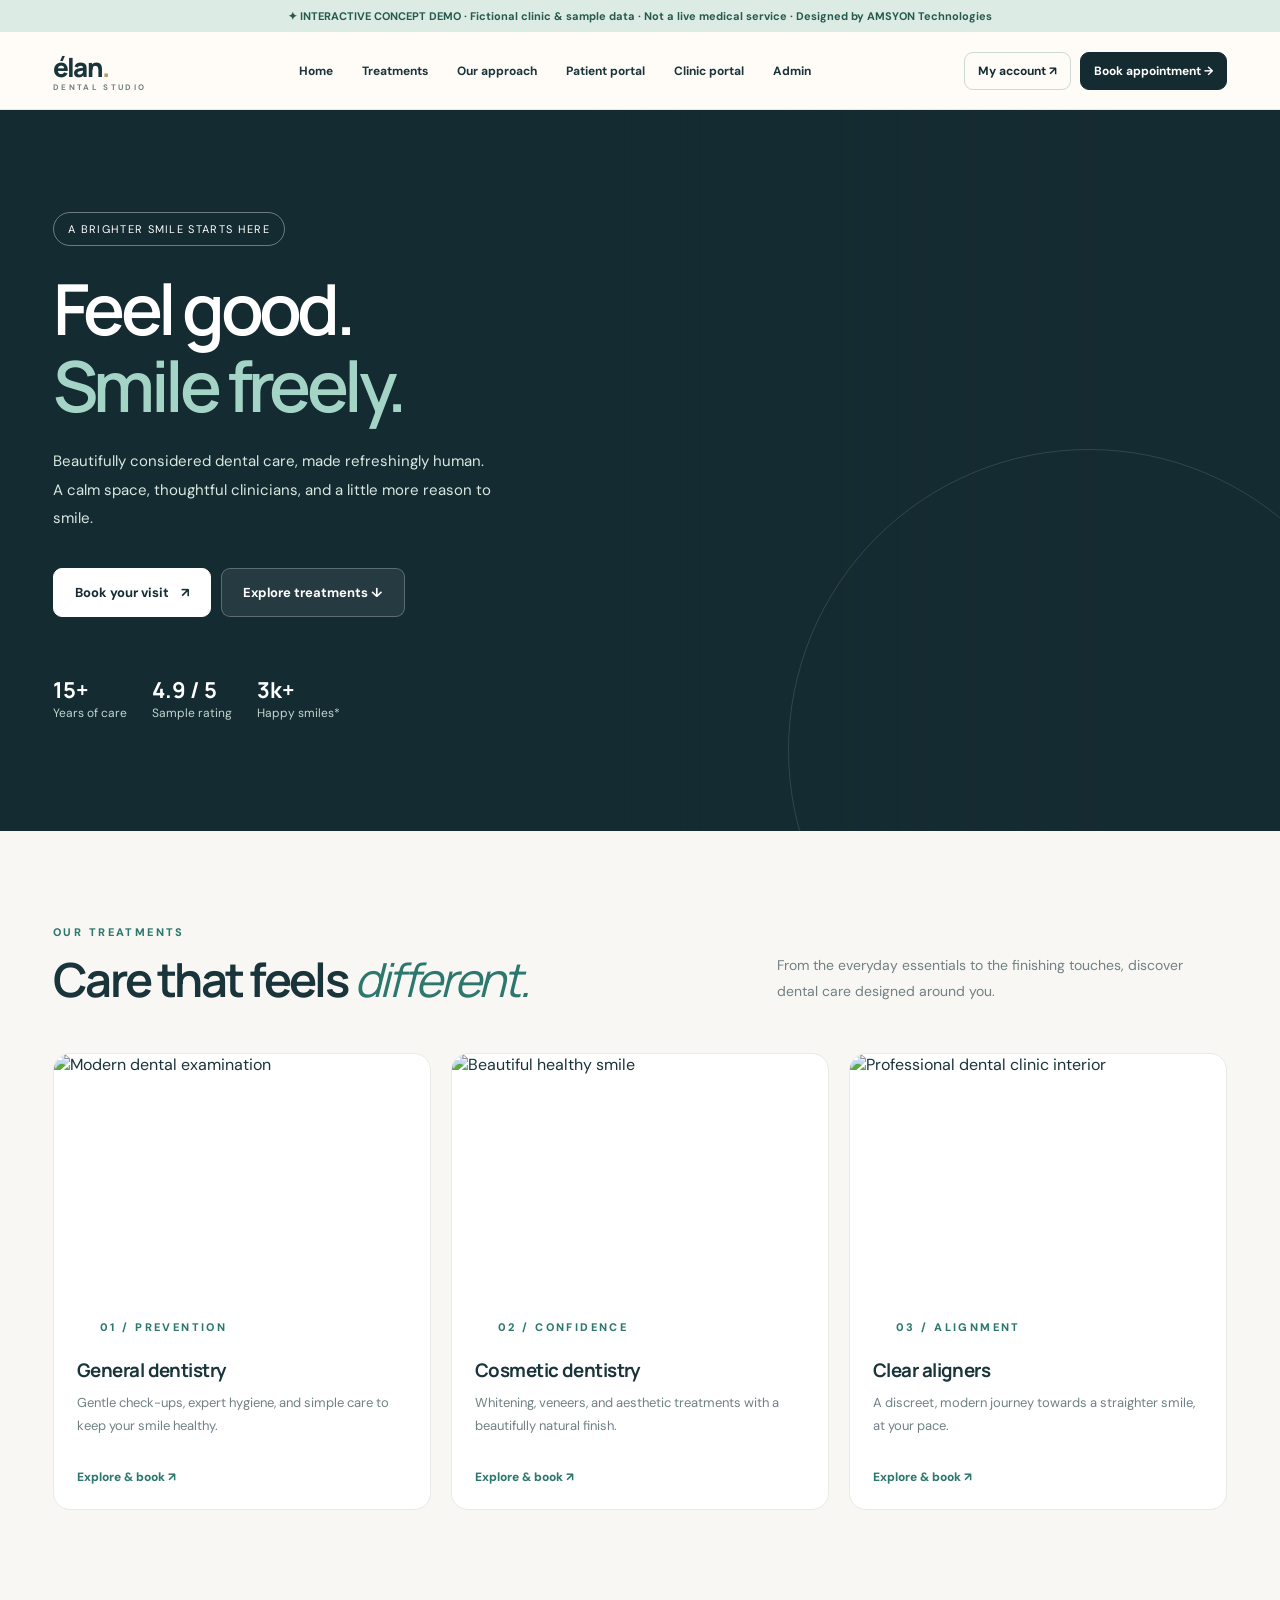
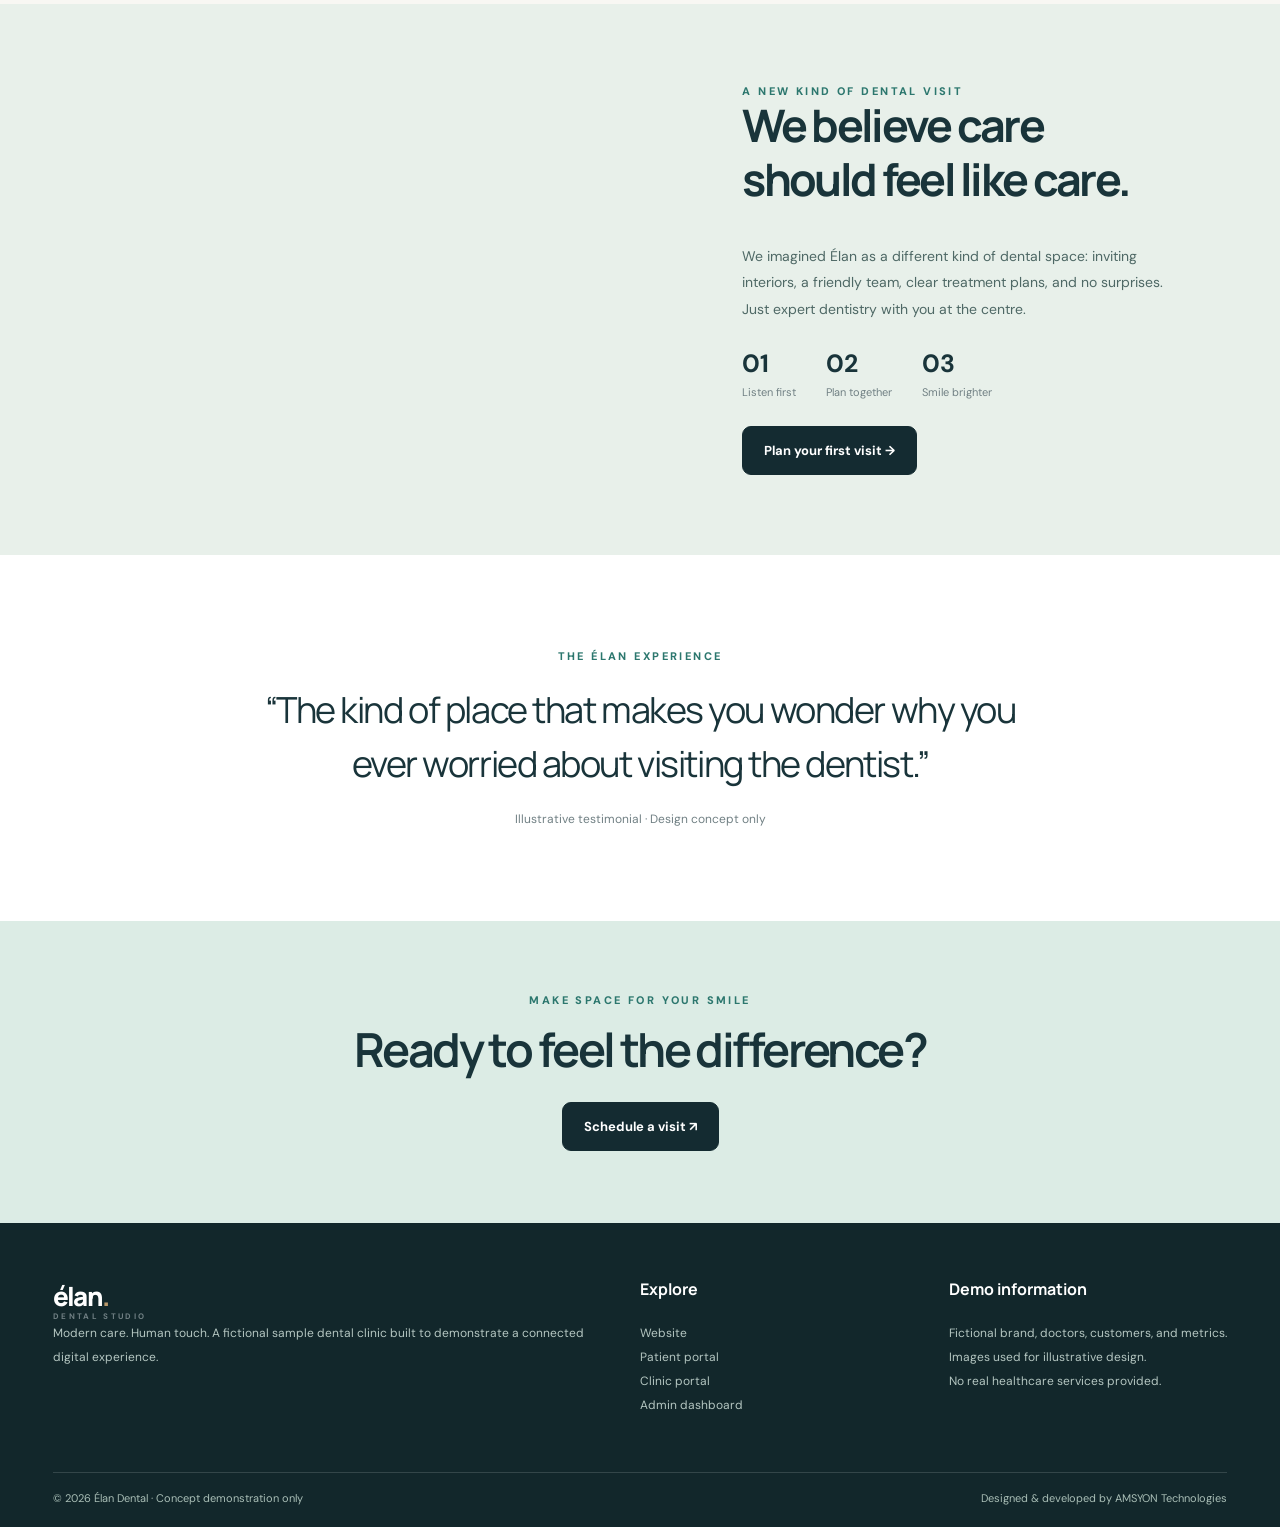
==== dental-clinic/index.html @ d35be89e "Add Élan Dental interactive website, patient, clinic and admin demo" ====
<!doctype html>
<html lang="en"><head><meta charset="utf-8"><meta name="viewport" content="width=device-width,initial-scale=1">
<title>Élan Dental — Clinic Experience Demo</title><meta name="description" content="Élan Dental: a premium dental website and interactive patient, clinic, and administrator portal concept by AMSYON Technologies.">
<link rel="preconnect" href="https://fonts.googleapis.com"><link rel="preconnect" href="https://fonts.gstatic.com" crossorigin>
<link href="https://fonts.googleapis.com/css2?family=DM+Sans:wght@400;500;600;700&family=Manrope:wght@400;500;600;700;800&display=swap" rel="stylesheet">
<style>
:root{--navy:#142b31;--ink:#19343a;--muted:#718084;--cream:#f8f7f3;--mint:#def0e9;--teal:#2c776e;--gold:#b9986a;--white:#fff;--line:#e6ebe8;--shadow:0 18px 55px rgba(30,60,55,.10)}
*{box-sizing:border-box}html{scroll-behavior:smooth}body{margin:0;font-family:"DM Sans",sans-serif;color:var(--ink);background:var(--cream)}h1,h2,h3,h4,p{margin-top:0}h1,h2,h3,h4,.logo{font-family:Manrope,sans-serif}button,input,select,textarea{font:inherit}button{cursor:pointer}a{color:inherit;text-decoration:none}button:focus-visible,a:focus-visible,input:focus-visible,select:focus-visible{outline:3px solid #7dc7b8;outline-offset:2px}.container{max-width:1230px;margin:auto;padding:0 28px}.eyebrow{text-transform:uppercase;letter-spacing:.22em;font-size:11px;font-weight:800;color:var(--teal)}.pill{display:inline-block;border:1px solid #ffffff60;border-radius:99px;padding:9px 14px;font-size:11px;letter-spacing:.12em;text-transform:uppercase}.button{display:inline-flex;align-items:center;justify-content:center;gap:12px;background:var(--navy);color:white;border:1px solid var(--navy);border-radius:9px;padding:15px 21px;font-size:13px;font-weight:700;transition:.2s}.button:hover{transform:translateY(-2px);box-shadow:0 10px 20px #142b3124}.button.light{background:white;color:var(--navy);border-color:white}.button.outline{color:var(--navy);background:transparent;border-color:#cdd9d3}.button.small{padding:10px 13px;font-size:12px}.button.ghost{background:transparent;border-color:transparent;color:var(--teal)}.top{height:78px;background:#fffcf8;border-bottom:1px solid #e7e8e3;position:sticky;top:0;z-index:20}.top .container{height:100%;display:flex;align-items:center;justify-content:space-between;gap:20px}.logo{font-size:26px;font-weight:800;letter-spacing:-1.8px}.logo span{color:var(--gold)}.logo small{display:block;letter-spacing:.29em;font:700 8px "DM Sans";color:var(--muted);margin-top:-3px}.desktop-nav{display:flex;align-items:center;gap:29px;font-size:12px;font-weight:700}.desktop-nav a:hover{color:var(--teal)}.top-actions{display:flex;gap:9px;align-items:center}.mobile-menu{display:none;background:none;border:0;font-size:25px}.hero{background:var(--navy);color:white;min-height:620px;position:relative;overflow:hidden}.hero-image{position:absolute;inset:0 0 0 46%;background:linear-gradient(90deg,var(--navy),#142b3140 32%,#142b3100 75%),url("https://images.unsplash.com/photo-1606811971618-4486d14f3f99?auto=format&fit=crop&w=1500&q=85") center/cover}.hero:after{content:"";position:absolute;right:-110px;bottom:-220px;border:1px solid #ffffff20;border-radius:50%;width:600px;height:600px;pointer-events:none}.hero-content{position:relative;z-index:1;padding:102px 0 110px;max-width:665px}.hero h1{font-size:clamp(48px,5.5vw,80px);letter-spacing:-.065em;line-height:1.09;font-weight:600;margin:24px 0}.hero h1 em{font-style:normal;color:#a4d4c6}.hero p{font-size:15px;line-height:1.9;color:#d9e8e0;max-width:440px}.hero-buttons{display:flex;gap:10px;flex-wrap:wrap;margin-top:35px}.hero-proof{display:flex;gap:25px;margin-top:58px;font-size:12px;color:#c2d5cd}.hero-proof b{display:block;font-size:22px;color:white;font-family:Manrope}.section{padding:94px 0}.section-head{display:flex;justify-content:space-between;align-items:end;gap:30px;margin-bottom:34px}.section h2{font-size:clamp(30px,4vw,47px);line-height:1.15;letter-spacing:-.055em;font-weight:650;max-width:620px;margin:13px 0}.section p.lead{font-size:14px;line-height:1.9;color:var(--muted);max-width:450px}.cards{display:grid;grid-template-columns:repeat(3,1fr);gap:20px}.service-card{border:1px solid var(--line);background:white;border-radius:17px;overflow:hidden;transition:.2s}.service-card:hover{transform:translateY(-4px);box-shadow:var(--shadow)}.service-card img{height:220px;width:100%;object-fit:cover;display:block}.service-card div{padding:23px}.service-card h3{margin:0 0 8px;letter-spacing:-.03em}.service-card p{color:var(--muted);font-size:13px;line-height:1.8;min-height:61px}.service-card button{background:none;border:0;color:var(--teal);padding:0;font-size:12px;font-weight:800}.story{display:grid;grid-template-columns:1fr 1fr;background:#e8f0ea;overflow:hidden}.story-image{min-height:450px;background:url("https://images.unsplash.com/photo-1609840114035-3c981b782dfe?auto=format&fit=crop&w=1100&q=85") center/cover}.story-text{padding:80px min(8vw,110px);align-self:center}.story-text h2{font-size:clamp(31px,3.5vw,49px);letter-spacing:-.06em;line-height:1.2}.story-text p{font-size:14px;line-height:1.9;color:#4e6865}.metric-row{display:flex;gap:30px;margin:25px 0}.metric-row strong{display:block;font-size:25px}.metric-row small{font-size:11px;color:var(--muted)}.testimonial{text-align:center;background:white}.quote{font-family:Manrope;font-size:clamp(22px,3vw,36px);letter-spacing:-.04em;line-height:1.5;max-width:800px;margin:20px auto}.footer{background:#12272b;color:white;padding:55px 0 22px}.footer-grid{display:grid;grid-template-columns:2fr 1fr 1fr;gap:30px}.footer p,.footer a{font-size:12px;color:#b4c6c1;line-height:2}.footer-bottom{border-top:1px solid #ffffff24;margin-top:43px;padding-top:18px;display:flex;justify-content:space-between;gap:15px;color:#a9beb6;font-size:11px}.demo-ribbon{padding:9px;text-align:center;background:#dcece5;color:#27594e;font-size:11px;font-weight:700}.hidden{display:none!important}
/* portal shell */.portal{display:none;min-height:calc(100vh - 78px);background:#f6f8f6}.portal.active{display:flex}.sidebar{width:245px;flex-shrink:0;background:#17353a;color:#d4e5de;padding:32px 18px;display:flex;flex-direction:column;gap:6px}.sidebar-brand{font-size:20px;font-family:Manrope;font-weight:800;color:white;letter-spacing:-1px;margin:4px 12px 6px}.sidebar-brand span{color:#c6a87b}.side-caption{font-size:10px;letter-spacing:.19em;text-transform:uppercase;color:#8eaaa2;margin:0 12px 26px}.side-link{width:100%;text-align:left;display:flex;gap:12px;align-items:center;background:none;border:0;color:#bdd2cb;padding:13px 14px;border-radius:10px;font-size:13px}.side-link.active,.side-link:hover{background:#2b5756;color:white}.side-bottom{margin-top:auto;font-size:11px;color:#91aca4;padding:15px;line-height:1.8}.portal-main{padding:35px 39px;max-width:1460px;width:100%;margin:auto}.portal-top{display:flex;justify-content:space-between;align-items:center;gap:20px;margin-bottom:30px}.portal-top h1{font-size:29px;letter-spacing:-.055em;margin:6px 0}.muted{color:var(--muted)}.small-text{font-size:12px}.avatar{width:37px;height:37px;display:inline-grid;place-items:center;background:#d7e9df;color:#235e54;border-radius:50%;font-weight:800}.user-chip{display:flex;gap:12px;align-items:center;font-size:12px;font-weight:700}.stats{display:grid;grid-template-columns:repeat(4,1fr);gap:16px;margin-bottom:21px}.stat{background:white;border:1px solid var(--line);border-radius:14px;padding:22px}.stat .number{font-family:Manrope;font-size:31px;font-weight:750;letter-spacing:-.06em;margin:11px 0 4px}.stat small{font-size:11px;color:var(--muted)}.stat .delta{font-size:10px;color:#267f62;margin-top:11px}.dash-grid{display:grid;grid-template-columns:1.55fr 1fr;gap:20px}.panel{background:white;border:1px solid var(--line);border-radius:15px;padding:25px;margin-bottom:20px;min-width:0}.panel-head{display:flex;justify-content:space-between;align-items:center;gap:10px;margin-bottom:20px}.panel h3{margin:0;font-size:17px;letter-spacing:-.03em}.panel table{width:100%;border-collapse:collapse;font-size:12px}.panel th{text-align:left;color:var(--muted);font-weight:600;padding:12px;border-bottom:1px solid var(--line)}.panel td{padding:16px 12px;border-bottom:1px solid #f0f3f1}.panel tr:last-child td{border-bottom:0}.tag{display:inline-block;padding:6px 9px;border-radius:99px;font-size:10px;font-weight:700;background:#e3f2e9;color:#237457}.tag.blue{background:#e5f1fc;color:#456e9e}.tag.gold{background:#fbf0da;color:#997035}.tag.red{background:#ffe8e7;color:#ab5349}.appointment{border:1px solid var(--line);border-radius:11px;padding:15px;margin-bottom:11px;display:flex;gap:14px;align-items:center}.appointment .day{text-align:center;min-width:50px;font-size:11px;color:var(--muted)}.appointment .day b{font-size:22px;display:block;color:var(--navy)}.appointment strong{font-size:13px}.appointment p{font-size:11px;margin:5px 0 0;color:var(--muted)}.appointment .last{margin-left:auto}.notice{background:#e5f3eb;border:1px solid #cfebdd;padding:19px 21px;border-radius:12px;font-size:12px;line-height:1.8}.form-grid{display:grid;grid-template-columns:repeat(2,1fr);gap:17px}.field{display:flex;flex-direction:column;gap:8px}.field.full{grid-column:1/-1}.field label{font-size:12px;font-weight:700}.field input,.field select,.field textarea{width:100%;border:1px solid #d7e0dc;border-radius:9px;padding:13px;background:white;color:var(--navy);min-width:0}.field textarea{min-height:100px}.form-actions{margin-top:19px;display:flex;gap:12px}.list-toolbar{display:flex;gap:10px;margin:0 0 18px;flex-wrap:wrap}.list-toolbar input,.list-toolbar select{padding:11px 13px;border:1px solid var(--line);border-radius:8px;background:white}.timeline{padding:0;margin:0;list-style:none}.timeline li{border-left:2px solid #d8e7df;padding:0 0 28px 20px;margin-left:7px;position:relative;font-size:12px}.timeline li:before{content:"";position:absolute;left:-7px;top:0;width:11px;height:11px;background:#70ab97;border-radius:50%}.timeline li small{display:block;color:var(--muted);margin-top:5px}.donut{height:144px;width:144px;border-radius:50%;background:conic-gradient(#337b6c 0 67%,#9bccb9 67% 87%,#e9efeb 87%);margin:auto;display:grid;place-items:center}.donut:after{content:"67%";display:grid;place-items:center;width:98px;height:98px;border-radius:50%;background:white;font:800 24px Manrope}.barline{display:flex;align-items:end;gap:13px;height:180px;border-bottom:1px solid var(--line);padding:0 8px}.barline span{flex:1;background:#8abca9;border-radius:7px 7px 0 0;position:relative;min-height:8px}.barline span:nth-child(odd){background:#397e70}.barline i{font-style:normal;font-size:10px;color:var(--muted);position:absolute;bottom:-24px;left:50%;transform:translateX(-50%)}.schedule{display:grid;grid-template-columns:75px repeat(4,1fr);gap:7px;font-size:11px}.schedule .slot{background:#e6f1eb;border-left:3px solid #438b78;border-radius:6px;padding:13px 9px;min-height:70px}.schedule .slot.muted-slot{background:#f5f5f2;border-color:#d7ded9}.schedule .schedule-head{font-weight:800;color:var(--muted);padding:10px}.toast{position:fixed;right:23px;bottom:22px;z-index:40;background:#173d37;color:white;box-shadow:var(--shadow);border-radius:10px;padding:15px 20px;font-size:13px;max-width:320px;display:none}.toast.show{display:block}.mobile-portal-nav{display:none}
@media(max-width:1000px){.desktop-nav{gap:12px}.top-actions .button.small{display:none}.stats{grid-template-columns:repeat(2,1fr)}.dash-grid{grid-template-columns:1fr}.hero-image{left:36%;opacity:.7}.portal-main{padding:25px}.sidebar{width:190px}.cards{gap:12px}}
@media(max-width:700px){.container{padding:0 20px}.top{height:70px}.desktop-nav{display:none;position:absolute;top:70px;left:0;right:0;background:white;padding:20px;box-shadow:var(--shadow);flex-direction:column}.desktop-nav.open{display:flex}.mobile-menu{display:block}.top-actions .button{display:none}.hero-image{inset:0;opacity:.23;background-position:center}.hero-content{padding:70px 0 75px}.hero h1{font-size:49px}.hero-proof{gap:17px}.section{padding:65px 0}.section-head{display:block}.cards{grid-template-columns:1fr}.story{grid-template-columns:1fr}.story-image{min-height:310px}.story-text{padding:45px 25px}.footer-grid{grid-template-columns:1fr 1fr}.footer-grid>div:first-child{grid-column:1/-1}.footer-bottom{flex-direction:column}.portal{display:none;flex-direction:column}.portal.active{display:flex}.sidebar{display:none}.mobile-portal-nav{display:flex;gap:6px;overflow:auto;padding:11px 15px;background:var(--navy)}.mobile-portal-nav button{flex-shrink:0;background:#2c4b4b;color:white;padding:9px;border:0;border-radius:6px;font-size:11px}.portal-main{padding:22px 15px}.portal-top{align-items:start}.portal-top h1{font-size:24px}.stats{gap:9px}.stat{padding:15px}.stat .number{font-size:25px}.panel{padding:17px;overflow-x:auto}.panel table{min-width:520px}.form-grid{grid-template-columns:1fr}.schedule{min-width:580px}.metric-row{gap:17px}}
</style></head>
<body>
<div class="demo-ribbon">✦ INTERACTIVE CONCEPT DEMO · Fictional clinic & sample data · Not a live medical service · Designed by AMSYON Technologies</div>
<header class="top"><div class="container"><a href="#" onclick="go('home');return false" class="logo">élan<span>.</span><small>DENTAL STUDIO</small></a><nav id="mainNav" class="desktop-nav"><a href="#" onclick="go('home');return false">Home</a><a href="#services" onclick="go('home')">Treatments</a><a href="#story" onclick="go('home')">Our approach</a><a href="#" onclick="go('patient');return false">Patient portal</a><a href="#" onclick="go('clinic');return false">Clinic portal</a><a href="#" onclick="go('admin');return false">Admin</a></nav><div class="top-actions"><button class="button small outline" onclick="go('patient')">My account ↗</button><button class="button small" onclick="go('booking')">Book appointment →</button><button class="mobile-menu" aria-label="Toggle menu" onclick="document.getElementById('mainNav').classList.toggle('open')">☰</button></div></div></header>
<main id="home">
<section class="hero"><div class="hero-image"></div><div class="container"><div class="hero-content"><span class="pill">A brighter smile starts here</span><h1>Feel good.<br><em>Smile freely.</em></h1><p>Beautifully considered dental care, made refreshingly human. A calm space, thoughtful clinicians, and a little more reason to smile.</p><div class="hero-buttons"><button class="button light" onclick="go('booking')">Book your visit <span>↗</span></button><a class="button" style="background:#ffffff14;border-color:#ffffff40" href="#services">Explore treatments ↓</a></div><div class="hero-proof"><div><b>15+</b>Years of care</div><div><b>4.9 / 5</b>Sample rating</div><div><b>3k+</b>Happy smiles*</div></div></div></div></section>
<section class="section" id="services"><div class="container"><div class="section-head"><div><div class="eyebrow">Our treatments</div><h2>Care that feels <em style="font-weight:400;color:var(--teal)">different.</em></h2></div><p class="lead">From the everyday essentials to the finishing touches, discover dental care designed around you.</p></div><div class="cards">
<article class="service-card"><img loading="lazy" src="https://images.unsplash.com/photo-1606811971618-4486d14f3f99?auto=format&fit=crop&w=700&q=80" alt="Modern dental examination"><div><div class="eyebrow">01 / Prevention</div><h3>General dentistry</h3><p>Gentle check-ups, expert hygiene, and simple care to keep your smile healthy.</p><button onclick="bookService('Dental check-up')">Explore & book ↗</button></div></article>
<article class="service-card"><img loading="lazy" src="https://images.unsplash.com/photo-1598256989800-fe5f95da9787?auto=format&fit=crop&w=700&q=80" alt="Beautiful healthy smile"><div><div class="eyebrow">02 / Confidence</div><h3>Cosmetic dentistry</h3><p>Whitening, veneers, and aesthetic treatments with a beautifully natural finish.</p><button onclick="bookService('Cosmetic consultation')">Explore & book ↗</button></div></article>
<article class="service-card"><img loading="lazy" src="https://images.unsplash.com/photo-1609840114035-3c981b782dfe?auto=format&fit=crop&w=700&q=80" alt="Professional dental clinic interior"><div><div class="eyebrow">03 / Alignment</div><h3>Clear aligners</h3><p>A discreet, modern journey towards a straighter smile, at your pace.</p><button onclick="bookService('Aligner consultation')">Explore & book ↗</button></div></article>
</div></div></section>
<section class="story" id="story"><div class="story-image" role="img" aria-label="Comfortable dental studio"></div><div class="story-text"><div class="eyebrow">A new kind of dental visit</div><h2>We believe care should feel like care.</h2><p>We imagined Élan as a different kind of dental space: inviting interiors, a friendly team, clear treatment plans, and no surprises. Just expert dentistry with you at the centre.</p><div class="metric-row"><div><strong>01</strong><small>Listen first</small></div><div><strong>02</strong><small>Plan together</small></div><div><strong>03</strong><small>Smile brighter</small></div></div><button class="button" onclick="go('booking')">Plan your first visit →</button></div></section>
<section class="section testimonial"><div class="container"><div class="eyebrow">The Élan experience</div><p class="quote">“The kind of place that makes you wonder why you ever worried about visiting the dentist.”</p><div style="font-size:12px;color:var(--muted)">Illustrative testimonial · Design concept only</div></div></section>
<section class="section" style="background:#dcece5;text-align:center;padding:72px 0"><div class="container"><div class="eyebrow">Make space for your smile</div><h2 style="margin:15px auto 25px">Ready to feel the difference?</h2><button class="button" onclick="go('booking')">Schedule a visit ↗</button></div></section>
</main>
<section class="portal" id="booking"><aside class="sidebar"><div class="sidebar-brand">élan<span>.</span></div><div class="side-caption">Your next visit</div><button class="side-link active" onclick="go('booking')">◷ Book appointment</button><button class="side-link" onclick="go('patient')">♙ Patient portal</button><button class="side-link" onclick="go('home')">↗ Back to website</button><div class="side-bottom">Demo mode only.<br>No real bookings are sent.</div></aside><div class="portal-main"><div class="portal-top"><div><div class="eyebrow">Make an appointment</div><h1>Let’s find a time that works.</h1><p class="muted small-text">Complete a sample booking below. It will appear in this session’s demo dashboards.</p></div></div><div class="dash-grid"><div class="panel"><h3 style="margin-bottom:23px">Your appointment details</h3><form id="bookingForm" onsubmit="createBooking(event)"><div class="form-grid"><div class="field"><label for="patientName">Full name</label><input id="patientName" autocomplete="name" placeholder="Your full name" required></div><div class="field"><label for="patientEmail">Email</label><input id="patientEmail" type="email" autocomplete="email" placeholder="you@example.com" required></div><div class="field"><label for="patientService">Treatment</label><select id="patientService" required><option value="">Choose a treatment</option><option>Dental check-up</option><option>Teeth cleaning</option><option>Cosmetic consultation</option><option>Aligner consultation</option><option>Emergency consultation</option></select></div><div class="field"><label for="patientDoctor">Preferred dentist</label><select id="patientDoctor"><option>Any available dentist</option><option>Dr. Maya Patel</option><option>Dr. Oliver Reed</option><option>Dr. Sofia Khan</option></select></div><div class="field"><label for="patientDate">Preferred date</label><input id="patientDate" type="date" required></div><div class="field"><label for="patientTime">Preferred time</label><select id="patientTime" required><option value="">Choose a time</option><option>09:00</option><option>10:30</option><option>11:30</option><option>14:00</option><option>15:30</option><option>16:30</option></select></div></div><div class="form-actions"><button class="button" type="submit">Request appointment →</button></div></form></div><div><div class="panel"><div class="eyebrow">A little reassurance</div><h3 style="margin:13px 0">Your smile is in good hands.</h3><p class="small-text muted" style="line-height:1.9">A welcoming team, convenient visits, and clear next steps. This form is an interactive prototype and does not contact a real clinic.</p><div class="notice">✦ No real patient record is created. The request is stored in this browser session only and is reset when you reload.</div></div></div></div></div></section>
<section class="portal" id="patient"><aside class="sidebar"><div class="sidebar-brand">élan<span>.</span></div><div class="side-caption">Patient experience</div><button class="side-link active" data-ptab="overview" onclick="patientTab('overview')">▦ Overview</button><button class="side-link" data-ptab="appointments" onclick="patientTab('appointments')">◷ My appointments</button><button class="side-link" data-ptab="treatments" onclick="patientTab('treatments')">♡ Treatment plan</button><button class="side-link" data-ptab="documents" onclick="patientTab('documents')">▤ My documents</button><button class="side-link" onclick="go('booking')">＋ Book a visit</button><button class="side-link" onclick="go('home')">↗ Website</button><div class="side-bottom">Preview patient: Alex Morgan.<br>Not real medical information.</div></aside><div class="mobile-portal-nav"><button onclick="patientTab('overview')">Overview</button><button onclick="patientTab('appointments')">Appointments</button><button onclick="patientTab('treatments')">Treatment</button><button onclick="patientTab('documents')">Documents</button><button onclick="go('booking')">Book +</button></div><div class="portal-main"><div class="portal-top"><div><div class="eyebrow">Welcome back · Patient portal</div><h1 id="patientTitle">Good morning, Alex ☀</h1><p class="muted small-text">Everything you need for your smile, in one lovely place.</p></div><div class="user-chip"><span class="avatar">AM</span> Alex Morgan</div></div><div id="patientContent"></div></div></section>
<section class="portal" id="clinic"><aside class="sidebar"><div class="sidebar-brand">élan<span>.</span></div><div class="side-caption">Clinic workspace</div><button class="side-link active" data-ctab="overview" onclick="clinicTab('overview')">▦ Overview</button><button class="side-link" data-ctab="schedule" onclick="clinicTab('schedule')">◷ Appointments</button><button class="side-link" data-ctab="patients" onclick="clinicTab('patients')">♙ Patients</button><button class="side-link" data-ctab="tasks" onclick="clinicTab('tasks')">☷ Team tasks</button><button class="side-link" onclick="go('admin')">⚙ Admin console</button><button class="side-link" onclick="go('home')">↗ Website</button><div class="side-bottom">Staff workspace simulation.<br>Sample records only.</div></aside><div class="mobile-portal-nav"><button onclick="clinicTab('overview')">Overview</button><button onclick="clinicTab('schedule')">Appointments</button><button onclick="clinicTab('patients')">Patients</button><button onclick="clinicTab('tasks')">Tasks</button><button onclick="go('admin')">Admin</button></div><div class="portal-main"><div class="portal-top"><div><div class="eyebrow">Friday · Clinic operations</div><h1 id="clinicTitle">Clinic overview</h1><p class="muted small-text">A calmer, more organised day for your entire team.</p></div><div class="user-chip"><span class="avatar">MP</span> Dr. Maya Patel</div></div><div id="clinicContent"></div></div></section>
<section class="portal" id="admin"><aside class="sidebar"><div class="sidebar-brand">élan<span>.</span></div><div class="side-caption">Management console</div><button class="side-link active" data-atab="overview" onclick="adminTab('overview')">▦ Executive overview</button><button class="side-link" data-atab="revenue" onclick="adminTab('revenue')">◉ Finance & revenue</button><button class="side-link" data-atab="team" onclick="adminTab('team')">♙ Staff & roles</button><button class="side-link" data-atab="services" onclick="adminTab('services')">◇ Treatments & pricing</button><button class="side-link" data-atab="settings" onclick="adminTab('settings')">⚙ Configuration</button><button class="side-link" onclick="go('clinic')">↗ Clinic portal</button><button class="side-link" onclick="go('home')">↗ Website</button><div class="side-bottom">Administrator view · Prototype.<br>No real payment processing.</div></aside><div class="mobile-portal-nav"><button onclick="adminTab('overview')">Overview</button><button onclick="adminTab('revenue')">Finance</button><button onclick="adminTab('team')">Staff</button><button onclick="adminTab('services')">Services</button><button onclick="adminTab('settings')">Settings</button></div><div class="portal-main"><div class="portal-top"><div><div class="eyebrow">Business intelligence · Admin access</div><h1 id="adminTitle">Executive overview</h1><p class="muted small-text">Your practice, beautifully under control.</p></div><div class="user-chip"><span class="avatar">AD</span> Practice Admin</div></div><div id="adminContent"></div></div></section>
<footer class="footer" id="footer"><div class="container"><div class="footer-grid"><div><div class="logo" style="color:white">élan<span>.</span><small>DENTAL STUDIO</small></div><p>Modern care. Human touch. A fictional sample dental clinic built to demonstrate a connected digital experience.</p></div><div><h4>Explore</h4><p><a href="#" onclick="go('home');return false">Website</a><br><a href="#" onclick="go('patient');return false">Patient portal</a><br><a href="#" onclick="go('clinic');return false">Clinic portal</a><br><a href="#" onclick="go('admin');return false">Admin dashboard</a></p></div><div><h4>Demo information</h4><p>Fictional brand, doctors, customers, and metrics.<br>Images used for illustrative design.<br>No real healthcare services provided.</p></div></div><div class="footer-bottom"><span>© 2026 Élan Dental · Concept demonstration only</span><span>Designed & developed by AMSYON Technologies</span></div></div></footer><div class="toast" role="status" aria-live="polite" id="toast"></div>
<script>
"use strict";
const seeded=[{id:1001,name:"Alex Morgan",email:"alex@example.com",service:"Dental check-up",doctor:"Dr. Maya Patel",date:"2026-11-02",time:"10:30",status:"Confirmed"},{id:1002,name:"Jamie Chen",email:"jamie@example.com",service:"Teeth cleaning",doctor:"Dr. Oliver Reed",date:"2026-11-02",time:"11:30",status:"Confirmed"},{id:1003,name:"Priya Shah",email:"priya@example.com",service:"Cosmetic consultation",doctor:"Dr. Sofia Khan",date:"2026-11-02",time:"14:00",status:"Requested"},{id:1004,name:"Daniel Ross",email:"daniel@example.com",service:"Aligner consultation",doctor:"Dr. Maya Patel",date:"2026-11-03",time:"09:00",status:"Confirmed"}];
let bookings=seeded.map(x=>({...x}));let tasks=[{name:"Prepare morning treatment rooms",done:true},{name:"Review lab delivery status",done:false},{name:"Confirm afternoon appointments",done:false},{name:"Update equipment checklist",done:true}];let pt="overview",ct="overview",at="overview";let services=[["Dental check-up","€65"],["Teeth cleaning","€85"],["Cosmetic consultation","€95"],["Aligner consultation","€120"],["Emergency consultation","€90"]];
const safe=s=>String(s).replace(/[&<>"']/g,c=>({"&":"&amp;","<":"&lt;",">":"&gt;",'"':"&quot;","'":"&#39;"}[c]));
const fmt=d=>{let date=new Date(d+"T12:00:00");return isNaN(date)?"—":date.toLocaleDateString("en-IE",{day:"numeric",month:"short",year:"numeric"})};
const badge=s=>'<span class="tag '+(s==="Requested"?"gold":s==="Cancelled"?"red":s==="Completed"?"blue":"")+'">'+safe(s)+'</span>';
const stat=(label,n,sub,delta="")=>'<div class="stat"><div class="small-text muted">'+label+'</div><div class="number">'+n+'</div><small>'+sub+'</small>'+(delta?'<div class="delta">'+delta+'</div>':"")+'</div>';
function toast(m){let t=document.getElementById("toast");t.textContent=m;t.classList.add("show");clearTimeout(window.toastTimer);window.toastTimer=setTimeout(()=>t.classList.remove("show"),3300)}
function go(id){for(const p of document.querySelectorAll(".portal"))p.classList.toggle("active",p.id===id);document.getElementById("home").style.display=id==="home"?"block":"none";document.getElementById("footer").style.display=id==="home"?"block":"none";document.getElementById("mainNav").classList.remove("open");window.scrollTo(0,0);if(id==="patient")patientTab(pt);if(id==="clinic")clinicTab(ct);if(id==="admin")adminTab(at);if(id==="booking")document.getElementById("patientDate").min=new Date().toISOString().slice(0,10);history.replaceState(null,"",id==="home"?"#home":"#"+id)}
function bookService(s){go("booking");document.getElementById("patientService").value=s}
function createBooking(e){e.preventDefault();const q=id=>document.getElementById(id).value;const date=q("patientDate");if(date<new Date().toISOString().slice(0,10)){toast("Please choose a future date.");return}if(bookings.some(b=>b.date===date&&b.time===q("patientTime")&&b.doctor===q("patientDoctor")&&b.status!=="Cancelled")){toast("That dentist already has a demo booking at this time. Please choose another.");return}const b={id:Math.max(...bookings.map(b=>b.id))+1,name:q("patientName").trim(),email:q("patientEmail").trim(),service:q("patientService"),doctor:q("patientDoctor"),date,time:q("patientTime"),status:"Requested"};bookings.push(b);e.target.reset();toast("Sample appointment requested — reference #"+b.id);pt="appointments";go("patient")}
function apptCard(b,action=false){return '<div class="appointment"><div class="day"><b>'+safe(b.date.slice(8))+'</b>'+safe(fmt(b.date).split(" ")[1]||"")+'</div><div><strong>'+safe(b.service)+'</strong><p>'+safe(b.doctor)+' · '+safe(b.time)+' · #'+b.id+'</p><p>'+safe(b.name)+'</p></div><div class="last">'+badge(b.status)+(action&&b.status!=="Cancelled"?'<div style="margin-top:8px"><button class="button ghost small" onclick="cancelBooking('+b.id+')">Cancel</button></div>':"")+'</div></div>'}
function cancelBooking(id){const b=bookings.find(x=>x.id===id);if(b){b.status="Cancelled";toast("Demo booking #"+id+" cancelled.");patientTab("appointments");clinicTab(ct);adminTab(at)}}
function patientTab(t){pt=t;document.querySelectorAll("[data-ptab]").forEach(e=>e.classList.toggle("active",e.dataset.ptab===t));let el=document.getElementById("patientContent");let mine=bookings.filter(b=>b.name==="Alex Morgan"||b.id>1004),active=mine.filter(b=>b.status!=="Cancelled");let h="";
if(t==="overview"){h='<div class="stats">'+stat("Upcoming appointments",active.length,"Demo account")+stat("Treatment progress","75%","Illustrative progress")+stat("Health score","Great","Sample status")+stat("New messages","2","Fictional inbox")+'</div><div class="dash-grid"><div><div class="panel"><div class="panel-head"><h3>Your upcoming visits</h3><button class="button small outline" onclick="go(\'booking\')">+ New booking</button></div>'+active.slice(0,3).map(x=>apptCard(x)).join("")+'</div><div class="panel"><div class="panel-head"><h3>Your treatment journey</h3><span class="tag">On track</span></div><ul class="timeline"><li><b>Initial consultation completed</b><small>Example · 15 Oct 2026</small></li><li><b>Hygiene session completed</b><small>Example · 22 Oct 2026</small></li><li><b>Follow-up appointment scheduled</b><small>Example · 02 Nov 2026</small></li></ul></div></div><div><div class="panel" style="background:#e4f0e9"><div class="eyebrow">A tip from your dentist</div><h3 style="margin:12px 0">Small rituals. Big smiles.</h3><p class="small-text" style="line-height:1.8">Brush twice daily with fluoride toothpaste and clean between your teeth regularly.</p><button class="button small" onclick="patientTab(\'treatments\')">View your care plan →</button></div><div class="panel"><h3>Quick access</h3><div style="display:grid;gap:9px;margin-top:18px"><button class="button outline" onclick="patientTab(\'appointments\')">View appointments ↗</button><button class="button outline" onclick="patientTab(\'documents\')">View documents ↗</button></div></div></div></div>'}
if(t==="appointments")h='<div class="panel"><div class="panel-head"><h3>Appointment history & requests</h3><button class="button small" onclick="go(\'booking\')">+ Request new</button></div>'+mine.map(x=>apptCard(x,true)).join("")+'<p class="muted small-text">Requests are for demonstration only and are not sent to a clinic.</p></div>';
if(t==="treatments")h='<div class="dash-grid"><div class="panel"><h3>Illustrative treatment plan</h3><p class="muted small-text">Example plan · preventive dentistry</p><ul class="timeline" style="margin-top:25px"><li><b>Initial oral examination</b><small>Completed · €65</small></li><li><b>Professional cleaning</b><small>Completed · €85</small></li><li><b>Review and follow-up</b><small>Planned · €65</small></li></ul><div class="notice">For illustration only. Real treatment plans require evaluation by a qualified dental professional.</div></div><div class="panel"><h3>Journey progress</h3><div class="donut" style="margin:30px auto"></div><p class="small-text muted" style="text-align:center">Illustrative progress indicator</p></div></div>';
if(t==="documents")h='<div class="panel"><h3>Documents & records</h3><p class="muted small-text">A preview of a secure document library. No clinical documents are stored in this demo.</p>'+["Welcome & clinic guide.pdf","Sample treatment estimate.pdf","Aftercare instructions.pdf"].map(n=>'<div class="appointment"><span style="font-size:24px">▤</span><div><strong>'+n+'</strong><p>Placeholder document · Not available for download</p></div><div class="last"><span class="tag blue">Preview</span></div></div>').join("")+'</div>';
document.getElementById("patientTitle").textContent=({overview:"Good morning, Alex ☀",appointments:"My appointments",treatments:"My treatment plan",documents:"My documents"})[t];el.innerHTML=h}
function clinicTab(t){ct=t;document.querySelectorAll("[data-ctab]").forEach(e=>e.classList.toggle("active",e.dataset.ctab===t));let el=document.getElementById("clinicContent");let pending=bookings.filter(b=>b.status==="Requested"),confirmed=bookings.filter(b=>b.status==="Confirmed");let h="";
if(t==="overview")h='<div class="stats">'+stat("Total appointments",bookings.filter(x=>x.status!=="Cancelled").length,"Across the demo")+stat("Confirmed visits",confirmed.length,"On the calendar")+stat("Awaiting confirmation",pending.length,"Needs your review")+stat("Active dentists","3","Sample team")+'</div><div class="dash-grid"><div><div class="panel"><div class="panel-head"><h3>Appointment queue</h3><button class="button small outline" onclick="clinicTab(\'schedule\')">View all →</button></div>'+bookings.filter(b=>b.status!=="Cancelled").slice(0,5).map(b=>apptCard(b)).join("")+'</div></div><div><div class="panel"><div class="panel-head"><h3>Needs attention</h3><span class="tag gold">'+pending.length+' pending</span></div>'+ (pending.length?pending.map(b=>'<div class="appointment" style="display:block"><strong>'+safe(b.name)+'</strong><p>'+safe(b.service)+' · '+fmt(b.date)+'</p><button class="button small" style="margin-top:10px" onclick="confirmBooking('+b.id+')">Confirm request ✓</button></div>').join(""):'<div class="notice">All requests have been reviewed.</div>')+'</div><div class="panel"><h3>Team reminders</h3><p class="small-text muted" style="line-height:2">'+tasks.filter(x=>!x.done).map(x=>"☐ "+safe(x.name)).join("<br>")+'</p><button class="button small outline" onclick="clinicTab(\'tasks\')">Open tasks</button></div></div></div>';
if(t==="schedule")h='<div class="panel"><div class="panel-head"><h3>Appointment management</h3><span class="tag blue">Interactive sample</span></div><div class="list-toolbar"><input id="searchBooking" placeholder="Search name or service" oninput="filterBookings()" aria-label="Search appointments"><select id="filterStatus" onchange="filterBookings()" aria-label="Filter status"><option value="">All statuses</option><option>Requested</option><option>Confirmed</option><option>Completed</option><option>Cancelled</option></select></div><div style="overflow-x:auto"><table><thead><tr><th>Patient</th><th>Treatment</th><th>Date & time</th><th>Dentist</th><th>Status</th><th>Action</th></tr></thead><tbody id="bookingRows"></tbody></table></div></div>';
if(t==="patients")h='<div class="panel"><h3>Patient directory</h3><p class="muted small-text">Fictional people only. Search and manage actual patient records only after secure access control is implemented.</p><div class="list-toolbar"><input id="searchPatients" placeholder="Search patients" oninput="filterPatients()" aria-label="Search patients"></div><div id="patientRows"></div></div>';
if(t==="tasks")h='<div class="dash-grid"><div class="panel"><h3>Daily checklist</h3><p class="muted small-text">Click a task to mark it complete.</p>'+tasks.map((x,i)=>'<label class="appointment"><input type="checkbox" '+(x.done?"checked":"")+' onchange="toggleTask('+i+',this.checked)" style="accent-color:#387b6e;width:18px;height:18px"><strong style="'+(x.done?"text-decoration:line-through;color:#7a9287":"")+'">'+safe(x.name)+'</strong></label>').join("")+'</div><div class="panel"><h3>Team on duty</h3>'+["Dr. Maya Patel · Lead dentist","Dr. Oliver Reed · Dentist","Dr. Sofia Khan · Cosmetic dentist","Taylor Brooks · Reception"].map(x=>'<div class="appointment"><span class="avatar">'+safe(x.slice(0,1))+'</span><strong>'+safe(x)+'</strong><span class="tag last">On duty</span></div>').join("")+'</div></div>';
document.getElementById("clinicTitle").textContent=({overview:"Clinic overview",schedule:"Appointment management",patients:"Patient directory",tasks:"Team tasks"})[t];el.innerHTML=h;if(t==="schedule")filterBookings();if(t==="patients")filterPatients()}
function confirmBooking(id){let b=bookings.find(x=>x.id===id);if(b){b.status="Confirmed";toast("Demo request #"+id+" confirmed");clinicTab(ct)}}
function completeBooking(id){let b=bookings.find(x=>x.id===id);if(b){b.status="Completed";toast("Visit marked completed");clinicTab(ct)}}
function filterBookings(){let tb=document.getElementById("bookingRows");if(!tb)return;let q=document.getElementById("searchBooking").value.toLowerCase(),s=document.getElementById("filterStatus").value;tb.innerHTML=bookings.filter(b=>(b.name+" "+b.service).toLowerCase().includes(q)&&(!s||b.status===s)).map(b=>'<tr><td><strong>'+safe(b.name)+'</strong><div class="muted">#'+b.id+'</div></td><td>'+safe(b.service)+'</td><td>'+fmt(b.date)+' · '+safe(b.time)+'</td><td>'+safe(b.doctor)+'</td><td>'+badge(b.status)+'</td><td>'+(b.status==="Requested"?'<button class="button small" onclick="confirmBooking('+b.id+')">Confirm</button>':b.status==="Confirmed"?'<button class="button small outline" onclick="completeBooking('+b.id+')">Complete</button>':"—")+'</td></tr>').join("")||'<tr><td colspan="6">No matching appointments.</td></tr>'}
function filterPatients(){let d=document.getElementById("patientRows");if(!d)return;let q=document.getElementById("searchPatients").value.toLowerCase();let arr=[...new Map(bookings.map(b=>[b.email.toLowerCase(),b])).values()];d.innerHTML=arr.filter(x=>x.name.toLowerCase().includes(q)||x.email.toLowerCase().includes(q)).map(b=>'<div class="appointment"><span class="avatar">'+safe(b.name.charAt(0))+'</span><div><strong>'+safe(b.name)+'</strong><p>'+safe(b.email)+'</p></div><span class="tag blue last">Demo patient</span></div>').join("")||'<div class="notice">No matching patients.</div>'}
function toggleTask(i,done){tasks[i].done=done;clinicTab("tasks");toast("Checklist updated for this session")}
function adminTab(t){at=t;document.querySelectorAll("[data-atab]").forEach(e=>e.classList.toggle("active",e.dataset.atab===t));let h="";const bars=[44,73,59,88,67,100,81],labels=["Mon","Tue","Wed","Thu","Fri","Sat","Sun"];
if(t==="overview")h='<div class="stats">'+stat("Monthly revenue","€42,680","Illustrative metrics","↗ +12.4% vs last month")+stat("Appointments",bookings.length,"Demo booking records")+stat("Chair utilisation","78%","Illustrative utilisation","↗ +5.2%")+stat("Patient satisfaction","4.9 / 5","Illustrative rating")+'</div><div class="dash-grid"><div><div class="panel"><div class="panel-head"><h3>Revenue snapshot</h3><span class="tag blue">Illustrative</span></div><div style="font:800 32px Manrope;letter-spacing:-.06em;margin-bottom:15px">€42,680 <small style="font-size:12px;color:#33896d">↗ 12.4%</small></div><div class="barline" style="margin-bottom:36px">'+bars.map((v,i)=>'<span style="height:'+v+'%"><i>'+labels[i]+'</i></span>').join("")+'</div></div><div class="panel"><h3>Recent appointment activity</h3>'+bookings.slice(-4).reverse().map(b=>apptCard(b)).join("")+'</div></div><div><div class="panel"><h3>Appointment mix</h3><div class="donut" style="margin:22px auto"></div><p class="small-text muted" style="text-align:center">67% routine · 20% cosmetic · 13% other</p></div><div class="panel"><h3>Management insights</h3><div class="notice">✓ Demo system operational<br>✓ '+bookings.filter(x=>x.status==="Requested").length+' appointment request(s) pending<br>✓ 3 sample dentist accounts</div></div></div></div>';
if(t==="revenue")h='<div class="stats">'+stat("Gross revenue","€42,680","Illustrative monthly")+stat("Collected","€37,910","Illustrative only")+stat("Outstanding","€4,770","Illustrative invoices")+stat("Average visit","€126","Illustrative only")+'</div><div class="panel"><div class="panel-head"><h3>Sample invoice overview</h3><span class="tag blue">No live payments</span></div><table><thead><tr><th>Invoice</th><th>Patient</th><th>Service</th><th>Amount</th><th>Status</th></tr></thead><tbody><tr><td>INV-2026-101</td><td>Alex Morgan</td><td>Dental check-up</td><td>€65</td><td>'+badge("Completed")+'</td></tr><tr><td>INV-2026-102</td><td>Jamie Chen</td><td>Hygiene</td><td>€85</td><td>'+badge("Confirmed")+'</td></tr><tr><td>INV-2026-103</td><td>Priya Shah</td><td>Cosmetic consult</td><td>€95</td><td>'+badge("Requested")+'</td></tr></tbody></table><p class="small-text muted" style="margin-top:20px">Finance values are fictional and not linked to banking, billing, or a payment gateway.</p></div>';
if(t==="team")h='<div class="panel"><div class="panel-head"><h3>Staff and access roles</h3><span class="tag gold">Prototype permissions only</span></div><table><thead><tr><th>Name</th><th>Role</th><th>Access</th><th>Status</th></tr></thead><tbody>'+[["Dr. Maya Patel","Lead dentist","Clinic"],["Dr. Oliver Reed","Dentist","Clinic"],["Dr. Sofia Khan","Cosmetic dentist","Clinic"],["Taylor Brooks","Reception","Clinic"],["Practice Admin","Administrator","Management"]].map(a=>'<tr><td>'+a[0]+'</td><td>'+a[1]+'</td><td>'+a[2]+'</td><td><span class="tag">Sample account</span></td></tr>').join("")+'</tbody></table><div class="notice" style="margin-top:22px">Role switching in this prototype is for demonstration. A production application must enforce permissions on the server and verify staff identity.</div></div>';
if(t==="services")h='<div class="panel"><div class="panel-head"><h3>Treatment catalogue</h3><span class="tag blue">Example price list</span></div><table><thead><tr><th>Service</th><th>Sample price</th><th>Booking</th></tr></thead><tbody>'+services.map(s=>'<tr><td><strong>'+s[0]+'</strong></td><td>'+s[1]+'</td><td><span class="tag">Enabled</span></td></tr>').join("")+'</tbody></table><p class="muted small-text" style="margin-top:22px">These rates are placeholders and should be replaced with the clinic’s approved pricing.</p></div>';
if(t==="settings")h='<div class="dash-grid"><div class="panel"><h3>Practice preferences</h3><div class="form-grid" style="margin-top:20px"><div class="field full"><label>Clinic display name</label><input value="Élan Dental Studio" disabled></div><div class="field"><label>Default currency</label><input value="EUR (demo)" disabled></div><div class="field"><label>Timezone</label><input value="Europe/Dublin" disabled></div><div class="field full"><label>Booking confirmation mode</label><input value="Manual review" disabled></div></div><p class="small-text muted" style="margin-top:18px">Read-only sample configuration.</p></div><div class="panel"><h3>Production readiness</h3><ul class="timeline" style="margin-top:20px"><li><b>Secure identity and MFA</b><small>Not implemented</small></li><li><b>Encrypted patient database and audit logs</b><small>Not implemented</small></li><li><b>Real availability, notifications and payments</b><small>Not connected</small></li><li><b>Clinical privacy & legal compliance review</b><small>Required before launch</small></li></ul></div></div>';
document.getElementById("adminTitle").textContent=({overview:"Executive overview",revenue:"Finance & revenue",team:"Staff & access",services:"Treatments & pricing",settings:"Practice configuration"})[t];document.getElementById("adminContent").innerHTML=h}
window.addEventListener("DOMContentLoaded",()=>{let hash=location.hash.slice(1);go(["patient","clinic","admin","booking"].includes(hash)?hash:"home")});
</script></body></html>
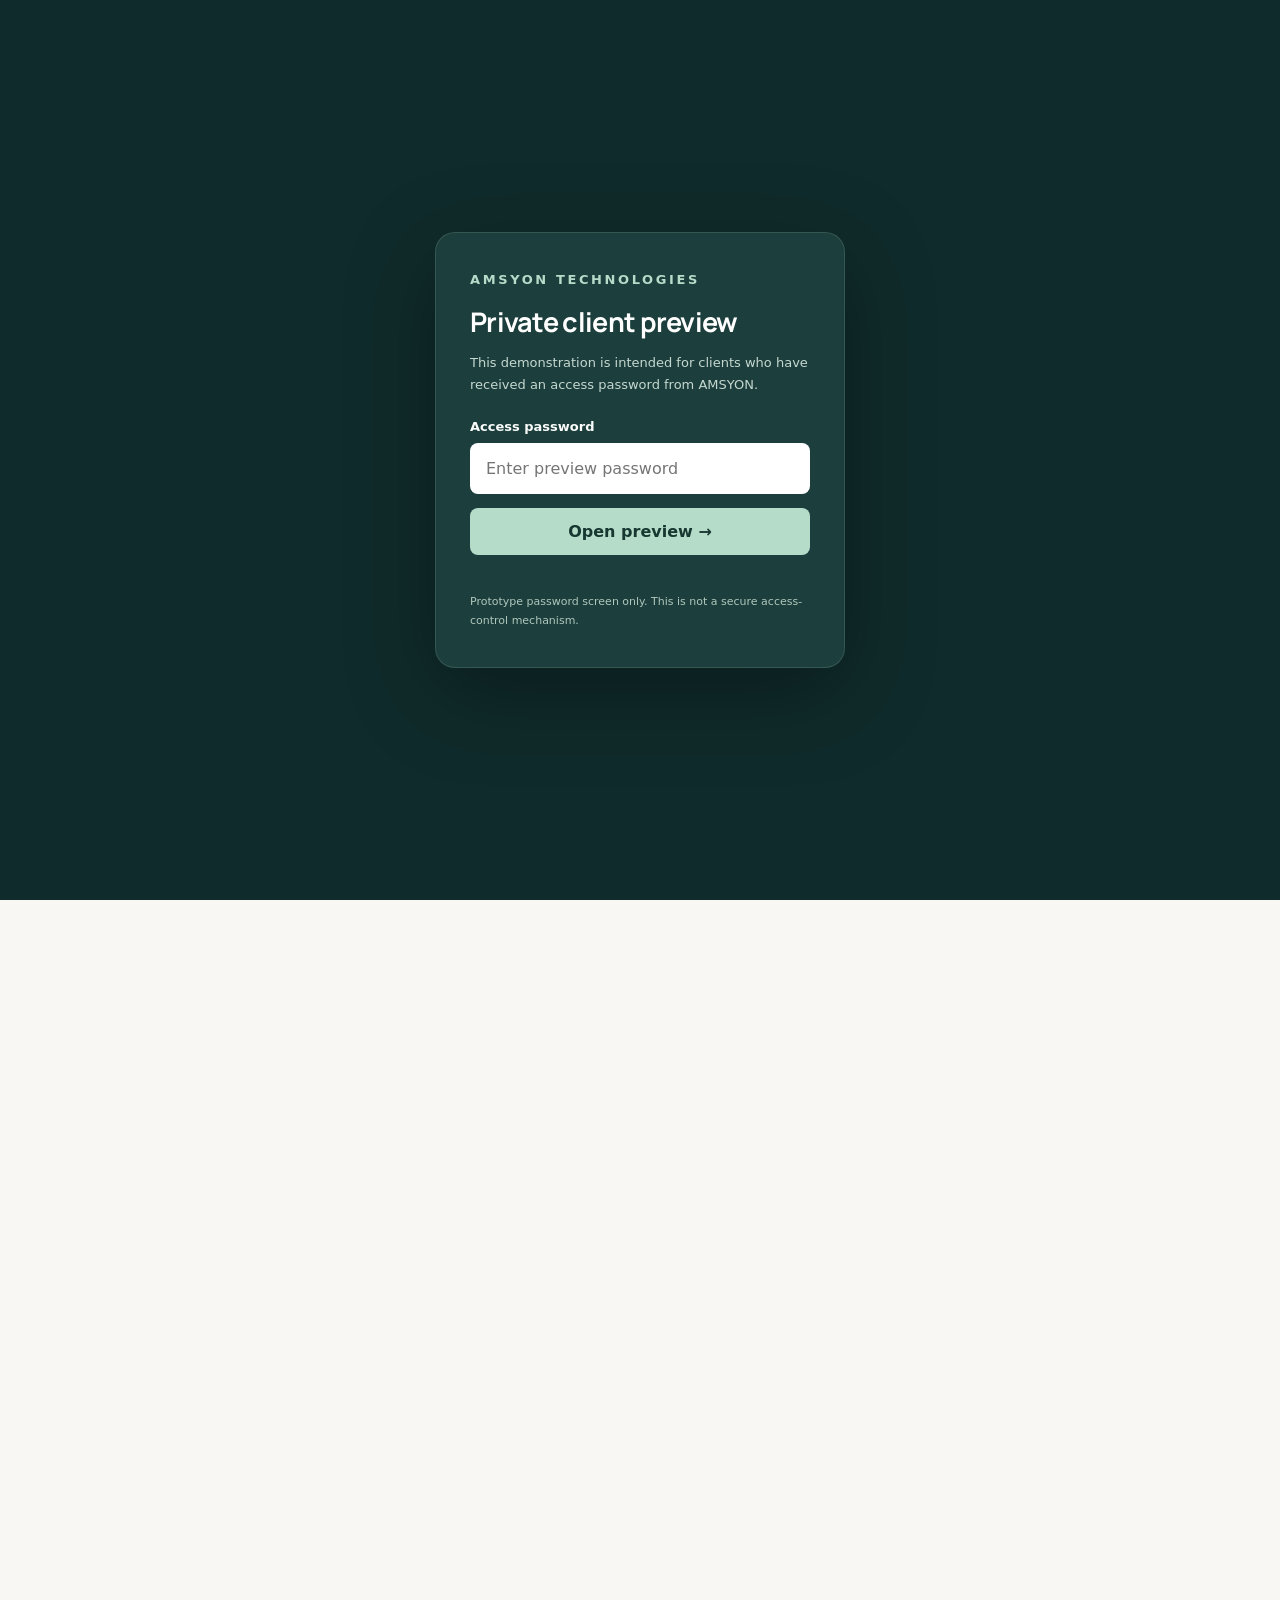
==== commit af28a781: "Add prototype password screen to client preview" ====
--- a/dental-clinic/index.html
+++ b/dental-clinic/index.html
@@ -9,7 +9,45 @@
 /* portal shell */.portal{display:none;min-height:calc(100vh - 78px);background:#f6f8f6}.portal.active{display:flex}.sidebar{width:245px;flex-shrink:0;background:#17353a;color:#d4e5de;padding:32px 18px;display:flex;flex-direction:column;gap:6px}.sidebar-brand{font-size:20px;font-family:Manrope;font-weight:800;color:white;letter-spacing:-1px;margin:4px 12px 6px}.sidebar-brand span{color:#c6a87b}.side-caption{font-size:10px;letter-spacing:.19em;text-transform:uppercase;color:#8eaaa2;margin:0 12px 26px}.side-link{width:100%;text-align:left;display:flex;gap:12px;align-items:center;background:none;border:0;color:#bdd2cb;padding:13px 14px;border-radius:10px;font-size:13px}.side-link.active,.side-link:hover{background:#2b5756;color:white}.side-bottom{margin-top:auto;font-size:11px;color:#91aca4;padding:15px;line-height:1.8}.portal-main{padding:35px 39px;max-width:1460px;width:100%;margin:auto}.portal-top{display:flex;justify-content:space-between;align-items:center;gap:20px;margin-bottom:30px}.portal-top h1{font-size:29px;letter-spacing:-.055em;margin:6px 0}.muted{color:var(--muted)}.small-text{font-size:12px}.avatar{width:37px;height:37px;display:inline-grid;place-items:center;background:#d7e9df;color:#235e54;border-radius:50%;font-weight:800}.user-chip{display:flex;gap:12px;align-items:center;font-size:12px;font-weight:700}.stats{display:grid;grid-template-columns:repeat(4,1fr);gap:16px;margin-bottom:21px}.stat{background:white;border:1px solid var(--line);border-radius:14px;padding:22px}.stat .number{font-family:Manrope;font-size:31px;font-weight:750;letter-spacing:-.06em;margin:11px 0 4px}.stat small{font-size:11px;color:var(--muted)}.stat .delta{font-size:10px;color:#267f62;margin-top:11px}.dash-grid{display:grid;grid-template-columns:1.55fr 1fr;gap:20px}.panel{background:white;border:1px solid var(--line);border-radius:15px;padding:25px;margin-bottom:20px;min-width:0}.panel-head{display:flex;justify-content:space-between;align-items:center;gap:10px;margin-bottom:20px}.panel h3{margin:0;font-size:17px;letter-spacing:-.03em}.panel table{width:100%;border-collapse:collapse;font-size:12px}.panel th{text-align:left;color:var(--muted);font-weight:600;padding:12px;border-bottom:1px solid var(--line)}.panel td{padding:16px 12px;border-bottom:1px solid #f0f3f1}.panel tr:last-child td{border-bottom:0}.tag{display:inline-block;padding:6px 9px;border-radius:99px;font-size:10px;font-weight:700;background:#e3f2e9;color:#237457}.tag.blue{background:#e5f1fc;color:#456e9e}.tag.gold{background:#fbf0da;color:#997035}.tag.red{background:#ffe8e7;color:#ab5349}.appointment{border:1px solid var(--line);border-radius:11px;padding:15px;margin-bottom:11px;display:flex;gap:14px;align-items:center}.appointment .day{text-align:center;min-width:50px;font-size:11px;color:var(--muted)}.appointment .day b{font-size:22px;display:block;color:var(--navy)}.appointment strong{font-size:13px}.appointment p{font-size:11px;margin:5px 0 0;color:var(--muted)}.appointment .last{margin-left:auto}.notice{background:#e5f3eb;border:1px solid #cfebdd;padding:19px 21px;border-radius:12px;font-size:12px;line-height:1.8}.form-grid{display:grid;grid-template-columns:repeat(2,1fr);gap:17px}.field{display:flex;flex-direction:column;gap:8px}.field.full{grid-column:1/-1}.field label{font-size:12px;font-weight:700}.field input,.field select,.field textarea{width:100%;border:1px solid #d7e0dc;border-radius:9px;padding:13px;background:white;color:var(--navy);min-width:0}.field textarea{min-height:100px}.form-actions{margin-top:19px;display:flex;gap:12px}.list-toolbar{display:flex;gap:10px;margin:0 0 18px;flex-wrap:wrap}.list-toolbar input,.list-toolbar select{padding:11px 13px;border:1px solid var(--line);border-radius:8px;background:white}.timeline{padding:0;margin:0;list-style:none}.timeline li{border-left:2px solid #d8e7df;padding:0 0 28px 20px;margin-left:7px;position:relative;font-size:12px}.timeline li:before{content:"";position:absolute;left:-7px;top:0;width:11px;height:11px;background:#70ab97;border-radius:50%}.timeline li small{display:block;color:var(--muted);margin-top:5px}.donut{height:144px;width:144px;border-radius:50%;background:conic-gradient(#337b6c 0 67%,#9bccb9 67% 87%,#e9efeb 87%);margin:auto;display:grid;place-items:center}.donut:after{content:"67%";display:grid;place-items:center;width:98px;height:98px;border-radius:50%;background:white;font:800 24px Manrope}.barline{display:flex;align-items:end;gap:13px;height:180px;border-bottom:1px solid var(--line);padding:0 8px}.barline span{flex:1;background:#8abca9;border-radius:7px 7px 0 0;position:relative;min-height:8px}.barline span:nth-child(odd){background:#397e70}.barline i{font-style:normal;font-size:10px;color:var(--muted);position:absolute;bottom:-24px;left:50%;transform:translateX(-50%)}.schedule{display:grid;grid-template-columns:75px repeat(4,1fr);gap:7px;font-size:11px}.schedule .slot{background:#e6f1eb;border-left:3px solid #438b78;border-radius:6px;padding:13px 9px;min-height:70px}.schedule .slot.muted-slot{background:#f5f5f2;border-color:#d7ded9}.schedule .schedule-head{font-weight:800;color:var(--muted);padding:10px}.toast{position:fixed;right:23px;bottom:22px;z-index:40;background:#173d37;color:white;box-shadow:var(--shadow);border-radius:10px;padding:15px 20px;font-size:13px;max-width:320px;display:none}.toast.show{display:block}.mobile-portal-nav{display:none}
 @media(max-width:1000px){.desktop-nav{gap:12px}.top-actions .button.small{display:none}.stats{grid-template-columns:repeat(2,1fr)}.dash-grid{grid-template-columns:1fr}.hero-image{left:36%;opacity:.7}.portal-main{padding:25px}.sidebar{width:190px}.cards{gap:12px}}
 @media(max-width:700px){.container{padding:0 20px}.top{height:70px}.desktop-nav{display:none;position:absolute;top:70px;left:0;right:0;background:white;padding:20px;box-shadow:var(--shadow);flex-direction:column}.desktop-nav.open{display:flex}.mobile-menu{display:block}.top-actions .button{display:none}.hero-image{inset:0;opacity:.23;background-position:center}.hero-content{padding:70px 0 75px}.hero h1{font-size:49px}.hero-proof{gap:17px}.section{padding:65px 0}.section-head{display:block}.cards{grid-template-columns:1fr}.story{grid-template-columns:1fr}.story-image{min-height:310px}.story-text{padding:45px 25px}.footer-grid{grid-template-columns:1fr 1fr}.footer-grid>div:first-child{grid-column:1/-1}.footer-bottom{flex-direction:column}.portal{display:none;flex-direction:column}.portal.active{display:flex}.sidebar{display:none}.mobile-portal-nav{display:flex;gap:6px;overflow:auto;padding:11px 15px;background:var(--navy)}.mobile-portal-nav button{flex-shrink:0;background:#2c4b4b;color:white;padding:9px;border:0;border-radius:6px;font-size:11px}.portal-main{padding:22px 15px}.portal-top{align-items:start}.portal-top h1{font-size:24px}.stats{gap:9px}.stat{padding:15px}.stat .number{font-size:25px}.panel{padding:17px;overflow-x:auto}.panel table{min-width:520px}.form-grid{grid-template-columns:1fr}.schedule{min-width:580px}.metric-row{gap:17px}}
-</style></head>
+</style>
+<style id="amsyon-preview-lock-style">
+html.amsyon-locked body>*:not(#amsyon-gate){visibility:hidden!important}
+#amsyon-gate{position:fixed;inset:0;z-index:2147483647;background:#102b2b;color:#f9fcfa;display:grid;place-items:center;padding:20px;font-family:system-ui,-apple-system,sans-serif}
+#amsyon-gate .amsyon-box{width:min(100%,410px);padding:39px 34px;border:1px solid #54776b70;background:#1c3e3c;border-radius:20px;box-shadow:0 25px 90px #0005}
+#amsyon-gate h2{font-size:27px;letter-spacing:-.7px;margin:0 0 12px;color:white}
+#amsyon-gate p{line-height:1.65;color:#c5d8d0;font-size:13px}
+#amsyon-gate label{display:block;font-weight:700;margin:24px 0 9px;font-size:13px}
+#amsyon-gate input{width:100%;padding:14px;background:white;color:#142c2c;border:2px solid transparent;border-radius:8px;box-sizing:border-box}
+#amsyon-gate button{width:100%;margin-top:14px;padding:14px;background:#b5dbc9;border:0;border-radius:8px;color:#173731;font-weight:800;cursor:pointer}
+#amsyon-gate .amsyon-error{min-height:22px;color:#ffd1c7!important}
+#amsyon-gate small{font-size:11px;color:#afc7bc}
+</style>
+<script id="amsyon-preview-lock-script">
+(function(){
+  "use strict";
+  var key="amsyon-preview-visitor-unlocked-v1";
+  var expected="dd593482029005cdec14f5dfd1e2005c4bdfc3d67537582da0ee107374c73dbe";
+  try { if(sessionStorage.getItem(key)==="yes") return; }catch(e){}
+  document.documentElement.classList.add("amsyon-locked");
+  function addGate(){
+    var gate=document.createElement("div");gate.id="amsyon-gate";
+    gate.innerHTML='<div class="amsyon-box"><div style="font-size:13px;font-weight:800;letter-spacing:.2em;color:#b5dbc9;margin-bottom:16px">AMSYON TECHNOLOGIES</div><h2>Private client preview</h2><p>This demonstration is intended for clients who have received an access password from AMSYON.</p><form id="amsyon-unlock-form"><label for="amsyon-password">Access password</label><input type="password" id="amsyon-password" autocomplete="off" required placeholder="Enter preview password"><button type="submit">Open preview →</button><p class="amsyon-error" role="alert" id="amsyon-unlock-error"></p></form><small>Prototype password screen only. This is not a secure access-control mechanism.</small></div>';
+    document.body.appendChild(gate);
+    document.getElementById("amsyon-unlock-form").addEventListener("submit",async function(ev){
+      ev.preventDefault();
+      var pwd=document.getElementById("amsyon-password").value;
+      var data=new TextEncoder().encode(pwd);
+      var hash=Array.from(new Uint8Array(await crypto.subtle.digest("SHA-256",data))).map(x=>x.toString(16).padStart(2,"0")).join("");
+      if(hash===expected){
+        try{sessionStorage.setItem(key,"yes")}catch(e){}
+        document.documentElement.classList.remove("amsyon-locked");gate.remove();
+      }else{document.getElementById("amsyon-unlock-error").textContent="Incorrect password. Please try again.";document.getElementById("amsyon-password").value=""}
+    });
+  }
+  if(document.readyState==="loading")document.addEventListener("DOMContentLoaded",addGate,{once:true});else addGate();
+})();
+</script>
+</head>
 <body>
 <div class="demo-ribbon">✦ INTERACTIVE CONCEPT DEMO · Fictional clinic & sample data · Not a live medical service · Designed by AMSYON Technologies</div>
 <header class="top"><div class="container"><a href="#" onclick="go('home');return false" class="logo">élan<span>.</span><small>DENTAL STUDIO</small></a><nav id="mainNav" class="desktop-nav"><a href="#" onclick="go('home');return false">Home</a><a href="#services" onclick="go('home')">Treatments</a><a href="#story" onclick="go('home')">Our approach</a><a href="#" onclick="go('patient');return false">Patient portal</a><a href="#" onclick="go('clinic');return false">Clinic portal</a><a href="#" onclick="go('admin');return false">Admin</a></nav><div class="top-actions"><button class="button small outline" onclick="go('patient')">My account ↗</button><button class="button small" onclick="go('booking')">Book appointment →</button><button class="mobile-menu" aria-label="Toggle menu" onclick="document.getElementById('mainNav').classList.toggle('open')">☰</button></div></div></header>
